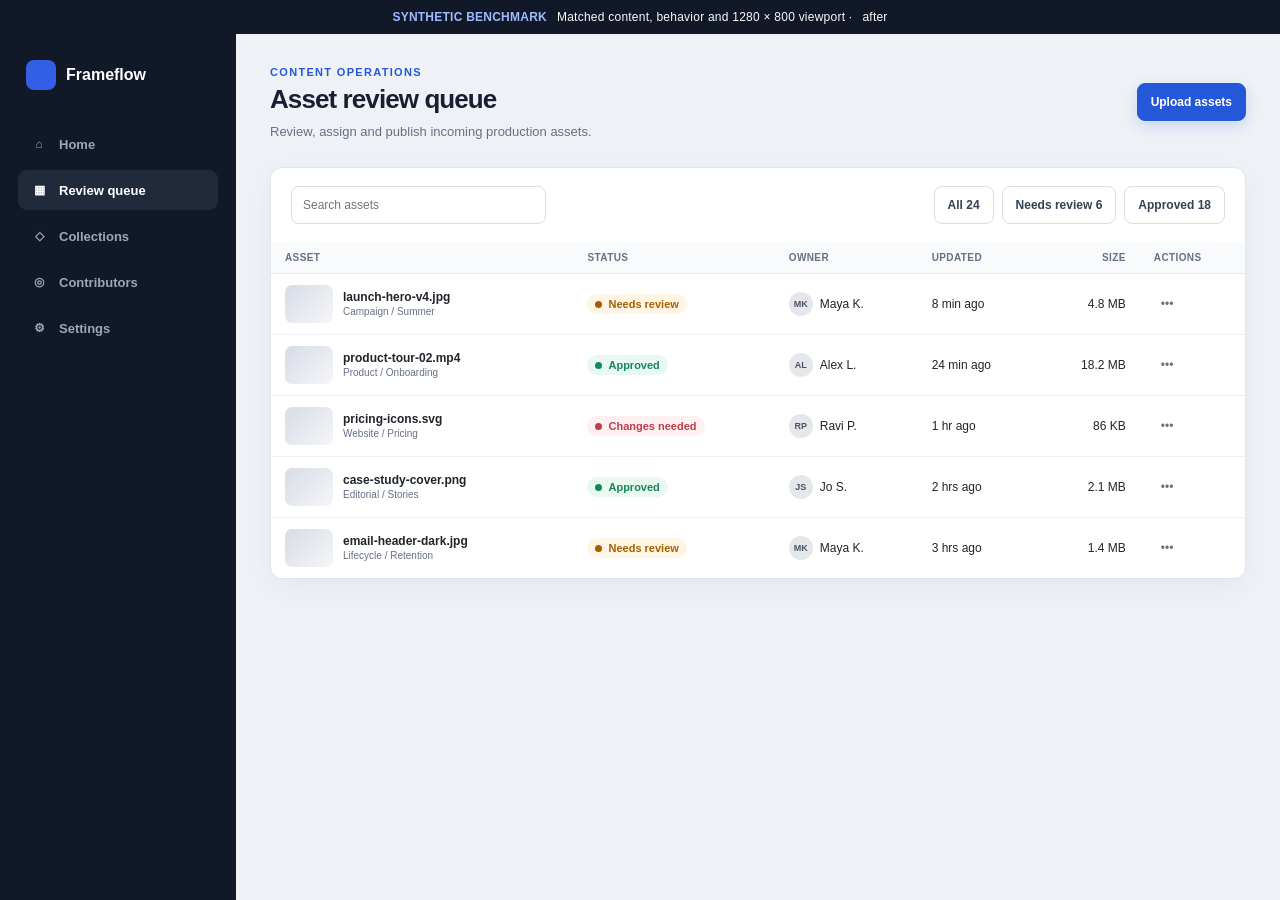
==== examples/data-table/index.html @ f7ca9bd1 "Add examples/data-table/index.html" ====
<!doctype html>
<html lang="en" data-variant="after">
<head><meta charset="utf-8"><meta name="viewport" content="width=device-width,initial-scale=1"><title>Asset Review Queue — Functional → Refined benchmark</title><script>document.documentElement.dataset.variant=new URLSearchParams(location.search).get('variant')==='before'?'before':'after'</script><link rel="stylesheet" href="../assets/demo.css"></head>
<body>
  <div class="benchmark-note"><strong>Synthetic benchmark</strong> Matched content, behavior and 1280 × 800 viewport · <span data-variant-label>after</span></div>
  <div class="demo-shell">
    <aside class="sidebar"><div class="brand"><span class="brand-mark">F</span> Frameflow</div><nav class="nav" aria-label="Primary"><a href="#"><span class="nav-icon">⌂</span> Home</a><a class="active" href="#"><span class="nav-icon">▦</span> Review queue</a><a href="#"><span class="nav-icon">◇</span> Collections</a><a href="#"><span class="nav-icon">◎</span> Contributors</a><a href="#"><span class="nav-icon">⚙</span> Settings</a></nav></aside>
    <main class="main">
      <header class="topbar"><div class="page-heading"><span class="eyebrow">Content operations</span><h1>Asset review queue</h1><p class="page-copy">Review, assign and publish incoming production assets.</p></div><div class="actions"><button class="button primary" data-action data-message="Upload flow opened">Upload assets</button></div></header>
      <section class="panel table-panel">
        <div class="table-toolbar"><div class="search"><input type="search" data-table-search placeholder="Search assets" aria-label="Search assets"></div><div class="filters"><button class="active" data-tab>All 24</button><button data-tab>Needs review 6</button><button data-tab>Approved 18</button></div></div>
        <div class="table-wrap"><table><thead><tr><th>Asset</th><th>Status</th><th>Owner</th><th>Updated</th><th class="numeric">Size</th><th><span class="sr-only">Actions</span></th></tr></thead><tbody>
          <tr><td><div class="asset"><span class="thumb"></span><span><strong>launch-hero-v4.jpg</strong><small>Campaign / Summer</small></span></div></td><td><span class="status warning">Needs review</span></td><td><span class="owner"><span class="avatar">MK</span>Maya K.</span></td><td>8 min ago</td><td class="numeric">4.8 MB</td><td><button class="row-action" data-action data-message="Asset menu opened">•••</button></td></tr>
          <tr><td><div class="asset"><span class="thumb"></span><span><strong>product-tour-02.mp4</strong><small>Product / Onboarding</small></span></div></td><td><span class="status success">Approved</span></td><td><span class="owner"><span class="avatar">AL</span>Alex L.</span></td><td>24 min ago</td><td class="numeric">18.2 MB</td><td><button class="row-action" data-action data-message="Asset menu opened">•••</button></td></tr>
          <tr><td><div class="asset"><span class="thumb"></span><span><strong>pricing-icons.svg</strong><small>Website / Pricing</small></span></div></td><td><span class="status danger">Changes needed</span></td><td><span class="owner"><span class="avatar">RP</span>Ravi P.</span></td><td>1 hr ago</td><td class="numeric">86 KB</td><td><button class="row-action" data-action data-message="Asset menu opened">•••</button></td></tr>
          <tr><td><div class="asset"><span class="thumb"></span><span><strong>case-study-cover.png</strong><small>Editorial / Stories</small></span></div></td><td><span class="status success">Approved</span></td><td><span class="owner"><span class="avatar">JS</span>Jo S.</span></td><td>2 hrs ago</td><td class="numeric">2.1 MB</td><td><button class="row-action" data-action data-message="Asset menu opened">•••</button></td></tr>
          <tr><td><div class="asset"><span class="thumb"></span><span><strong>email-header-dark.jpg</strong><small>Lifecycle / Retention</small></span></div></td><td><span class="status warning">Needs review</span></td><td><span class="owner"><span class="avatar">MK</span>Maya K.</span></td><td>3 hrs ago</td><td class="numeric">1.4 MB</td><td><button class="row-action" data-action data-message="Asset menu opened">•••</button></td></tr>
        </tbody></table></div>
      </section>
    </main>
  </div><div class="toast" role="status" aria-live="polite"></div><script src="../assets/demo.js"></script>
</body></html>
---- examples/assets/demo.css ----
:root {
  color-scheme: light;
  font-family: Inter, ui-sans-serif, -apple-system, BlinkMacSystemFont, "Segoe UI", sans-serif;
  background: #e9ecef;
  color: #20242b;
  --ink: #172033;
  --muted: #667085;
  --line: #d8dde6;
  --panel: #ffffff;
  --brand: #2558d9;
  --success: #16865c;
  --warning: #a65f00;
  --danger: #bf3d4b;
}

* { box-sizing: border-box; }
html, body { min-width: 320px; min-height: 100%; margin: 0; }
button, input, select { font: inherit; }
button, a, input, select { -webkit-tap-highlight-color: transparent; }
button { cursor: pointer; }

.benchmark-note {
  align-items: center;
  background: #111827;
  color: #f8fafc;
  display: flex;
  font-size: 12px;
  gap: 10px;
  justify-content: center;
  letter-spacing: .02em;
  min-height: 34px;
  padding: 7px 16px;
  text-align: center;
}
.benchmark-note strong { color: #9fbaff; text-transform: uppercase; }

.demo-shell { min-height: calc(100vh - 34px); }
.sidebar { color: #fff; }
.brand { display: flex; align-items: center; gap: 10px; font-weight: 780; }
.brand-mark { display: grid; place-items: center; width: 30px; height: 30px; border-radius: 8px; background: currentColor; }
.brand-mark svg { width: 17px; color: #fff; }
.nav { display: grid; gap: 6px; }
.nav a { color: inherit; text-decoration: none; }
.nav-icon { display: inline-grid; place-items: center; width: 20px; height: 20px; font-size: 12px; }
.main { min-width: 0; }
.topbar { align-items: center; display: flex; justify-content: space-between; }
.eyebrow { color: var(--brand); font-size: 11px; font-weight: 800; letter-spacing: .12em; text-transform: uppercase; }
h1, h2, h3, p { margin-top: 0; }
.page-copy { color: var(--muted); }
.actions, .segmented, .filters { display: flex; align-items: center; gap: 8px; flex-wrap: wrap; }
.button, .segmented button, .filters button {
  align-items: center;
  border: 1px solid var(--line);
  display: inline-flex;
  justify-content: center;
  text-decoration: none;
}
.button.primary { background: var(--brand); border-color: var(--brand); color: #fff; }
.panel { background: var(--panel); border: 1px solid var(--line); }
.muted { color: var(--muted); }
.status { align-items: center; display: inline-flex; font-weight: 700; white-space: nowrap; }
.status::before { background: currentColor; border-radius: 50%; content: ""; flex: 0 0 auto; }
.status.success { color: var(--success); }
.status.warning { color: var(--warning); }
.status.danger { color: var(--danger); }
.metric-value { color: var(--ink); font-weight: 760; }
.metric-label { color: var(--muted); }
.toast {
  background: #111827;
  border-radius: 10px;
  bottom: 20px;
  color: #fff;
  font-size: 13px;
  left: 50%;
  opacity: 0;
  padding: 10px 14px;
  pointer-events: none;
  position: fixed;
  transform: translate(-50%, 12px);
  transition: .18s ease;
  z-index: 20;
}
.toast.visible { opacity: 1; transform: translate(-50%, 0); }

/* Deliberately generic baseline: functional, but visually noisy and weakly prioritized. */
html[data-variant="before"] body { background: #f1f1f1; color: #333; font-family: Arial, sans-serif; }
html[data-variant="before"] .benchmark-note strong { color: #ffd166; }
html[data-variant="before"] .demo-shell { display: grid; grid-template-columns: 205px 1fr; }
html[data-variant="before"] .sidebar { background: #3e3e45; padding: 18px 12px; }
html[data-variant="before"] .brand { border-bottom: 1px solid #666; font-size: 16px; margin-bottom: 22px; padding: 0 8px 17px; }
html[data-variant="before"] .brand-mark { background: #7868e6; border-radius: 3px; }
html[data-variant="before"] .nav a { border-radius: 2px; color: #e4e4e4; font-size: 13px; padding: 9px 8px; }
html[data-variant="before"] .nav a.active { background: #56565e; color: #fff; }
html[data-variant="before"] .main { padding: 18px; }
html[data-variant="before"] .topbar { border-bottom: 1px solid #ccc; margin-bottom: 18px; padding-bottom: 12px; }
html[data-variant="before"] .page-heading h1 { font-size: 22px; font-weight: 600; margin-bottom: 6px; }
html[data-variant="before"] .page-copy { color: #666; font-size: 13px; }
html[data-variant="before"] .eyebrow { color: #666; }
html[data-variant="before"] .button,
html[data-variant="before"] .segmented button,
html[data-variant="before"] .filters button { background: #f4f4f4; border-color: #bdbdbd; border-radius: 3px; color: #333; font-size: 12px; min-height: 32px; padding: 6px 10px; }
html[data-variant="before"] .button.primary { background: #7967e8; border-color: #6653d2; color: #fff; }
html[data-variant="before"] .panel { border-color: #c9c9c9; border-radius: 3px; box-shadow: 0 1px 2px rgba(0,0,0,.08); }
html[data-variant="before"] .status { background: #eee; border: 1px solid #ccc; border-radius: 2px; color: #555; font-size: 11px; gap: 5px; padding: 2px 5px; }
html[data-variant="before"] .status::before { width: 6px; height: 6px; }

/* Refined state: clearer hierarchy, quieter geometry, semantic color, stronger rhythm. */
html[data-variant="after"] body { background: #eef1f6; }
html[data-variant="after"] .demo-shell { display: grid; grid-template-columns: 236px 1fr; }
html[data-variant="after"] .sidebar { background: #111827; padding: 26px 18px; }
html[data-variant="after"] .brand { font-size: 16px; margin-bottom: 34px; padding: 0 8px; }
html[data-variant="after"] .brand-mark { color: #315fe5; }
html[data-variant="after"] .brand-mark svg { color: #fff; }
html[data-variant="after"] .nav a { align-items: center; border-radius: 9px; color: #9ca7b8; display: flex; font-size: 13px; font-weight: 620; gap: 10px; padding: 10px 11px; }
html[data-variant="after"] .nav a.active { background: #202a3b; color: #fff; }
html[data-variant="after"] .main { padding: 28px 34px 36px; }
html[data-variant="after"] .topbar { margin-bottom: 26px; }
html[data-variant="after"] .page-heading h1 { color: var(--ink); font-size: 26px; letter-spacing: -.035em; line-height: 1.15; margin: 5px 0 7px; }
html[data-variant="after"] .page-copy { font-size: 13px; line-height: 1.5; margin-bottom: 0; }
html[data-variant="after"] .button,
html[data-variant="after"] .segmented button,
html[data-variant="after"] .filters button { background: #fff; border-radius: 8px; color: #344054; font-size: 12px; font-weight: 680; min-height: 38px; padding: 8px 13px; }
html[data-variant="after"] .button.primary { background: var(--brand); border-color: var(--brand); box-shadow: 0 5px 14px rgba(37,88,217,.18); color: #fff; }
html[data-variant="after"] .button:focus-visible,
html[data-variant="after"] input:focus-visible,
html[data-variant="after"] select:focus-visible,
html[data-variant="after"] button:focus-visible { outline: 3px solid rgba(37,88,217,.28); outline-offset: 2px; }
html[data-variant="after"] .panel { border-color: #e0e5ee; border-radius: 12px; box-shadow: 0 8px 28px rgba(25,39,66,.045); }
html[data-variant="after"] .status { border-radius: 999px; font-size: 11px; gap: 6px; padding: 4px 8px; }
html[data-variant="after"] .status::before { width: 7px; height: 7px; }
html[data-variant="after"] .status.success { background: #eaf8f2; }
html[data-variant="after"] .status.warning { background: #fff5e5; }
html[data-variant="after"] .status.danger { background: #fff0f1; }

/* Dashboard */
.metrics { display: grid; grid-template-columns: repeat(3, minmax(0, 1fr)); gap: 12px; }
.metric { min-width: 0; }
.dashboard-grid { display: grid; grid-template-columns: minmax(0, 1.7fr) minmax(260px, .8fr); gap: 14px; margin-top: 14px; }
.panel-title { align-items: flex-start; display: flex; justify-content: space-between; gap: 16px; }
.chart { align-items: end; display: flex; gap: 12px; height: 190px; }
.bar { background: #cdd5e3; border-radius: 5px 5px 0 0; flex: 1; min-width: 12px; position: relative; }
.bar span { bottom: -24px; color: var(--muted); font-size: 10px; left: 50%; position: absolute; transform: translateX(-50%); }
.bar.highlight { background: var(--brand); }
.deployments { display: grid; }
.deployment { align-items: center; display: grid; grid-template-columns: 1fr auto; gap: 12px; }
.deployment strong { display: block; }
.deployment small { color: var(--muted); }
html[data-variant="before"] .metric { padding: 12px; }
html[data-variant="before"] .metric-value { font-size: 24px; margin: 8px 0 2px; }
html[data-variant="before"] .metric-label { font-size: 12px; }
html[data-variant="before"] .dashboard-grid .panel { padding: 14px; }
html[data-variant="before"] .panel-title h2 { font-size: 15px; margin-bottom: 16px; }
html[data-variant="before"] .bar { border-radius: 0; }
html[data-variant="before"] .deployment { border-top: 1px solid #ccc; font-size: 12px; padding: 10px 0; }
html[data-variant="after"] .metric { padding: 18px 20px; }
html[data-variant="after"] .metric-value { font-size: 30px; letter-spacing: -.04em; margin: 10px 0 4px; }
html[data-variant="after"] .metric-label { font-size: 12px; }
html[data-variant="after"] .dashboard-grid .panel { padding: 21px; }
html[data-variant="after"] .panel-title h2 { color: var(--ink); font-size: 15px; letter-spacing: -.015em; margin-bottom: 21px; }
html[data-variant="after"] .chart { border-bottom: 1px solid #e8ecf2; gap: 15px; }
html[data-variant="after"] .deployment { border-top: 1px solid #edf0f4; font-size: 12px; padding: 13px 0; }

/* Settings */
.settings-layout { display: grid; grid-template-columns: 180px minmax(0, 670px); gap: 18px; align-items: start; }
.settings-tabs { display: grid; gap: 5px; }
.settings-tabs button { border: 0; text-align: left; }
.form-section + .form-section { border-top: 1px solid var(--line); }
.form-section h2 { color: var(--ink); }
.form-section > p { color: var(--muted); }
.field { display: grid; gap: 6px; }
.field-row { display: grid; grid-template-columns: repeat(2, minmax(0, 1fr)); }
.field label { color: var(--ink); font-weight: 680; }
.field input, .field select { background: #fff; border: 1px solid var(--line); color: var(--ink); width: 100%; }
.help { color: var(--muted); }
.switch-row { align-items: center; display: flex; justify-content: space-between; gap: 22px; }
.switch { appearance: none; background: #c7ced9; border: 0; border-radius: 999px; height: 22px; padding: 2px; position: relative; width: 40px; }
.switch::after { background: #fff; border-radius: 50%; box-shadow: 0 1px 3px rgba(0,0,0,.18); content: ""; display: block; height: 18px; transition: transform .18s; width: 18px; }
.switch:checked { background: var(--brand); }
.switch:checked::after { transform: translateX(18px); }
.form-actions { align-items: center; display: flex; justify-content: flex-end; }
html[data-variant="before"] .settings-layout { grid-template-columns: 145px minmax(0, 740px); }
html[data-variant="before"] .settings-tabs { border: 1px solid #c9c9c9; border-radius: 3px; padding: 5px; }
html[data-variant="before"] .settings-tabs button { background: transparent; border-radius: 2px; color: #555; font-size: 12px; padding: 8px; }
html[data-variant="before"] .settings-tabs button.active { background: #ddd; color: #222; }
html[data-variant="before"] .settings-form { padding: 14px; }
html[data-variant="before"] .form-section { padding: 12px 0 16px; }
html[data-variant="before"] .form-section:first-child { padding-top: 0; }
html[data-variant="before"] .form-section h2 { font-size: 15px; margin-bottom: 4px; }
html[data-variant="before"] .form-section > p { font-size: 12px; margin-bottom: 14px; }
html[data-variant="before"] .field-row { gap: 10px; }
html[data-variant="before"] .field { margin-bottom: 10px; }
html[data-variant="before"] .field label { font-size: 12px; }
html[data-variant="before"] .field input, html[data-variant="before"] .field select { border-color: #aaa; border-radius: 2px; font-size: 12px; min-height: 32px; padding: 6px 8px; }
html[data-variant="before"] .help { font-size: 10px; }
html[data-variant="before"] .switch-row { border: 1px solid #ccc; margin-top: 8px; padding: 8px; }
html[data-variant="before"] .switch-row strong { font-size: 12px; }
html[data-variant="before"] .switch-row p { font-size: 10px; margin: 2px 0 0; }
html[data-variant="after"] .settings-tabs button { background: transparent; border-radius: 8px; color: #667085; font-size: 12px; font-weight: 650; padding: 10px 12px; }
html[data-variant="after"] .settings-tabs button.active { background: #e6ecfb; color: #22469f; }
html[data-variant="after"] .settings-form { padding: 19px 24px; }
html[data-variant="after"] .form-section { padding: 12px 0; }
html[data-variant="after"] .form-section:first-child { padding-top: 0; }
html[data-variant="after"] .form-section h2 { font-size: 16px; letter-spacing: -.015em; margin-bottom: 5px; }
html[data-variant="after"] .form-section > p { font-size: 12px; line-height: 1.4; margin-bottom: 12px; }
html[data-variant="after"] .field-row { gap: 16px; }
html[data-variant="after"] .field { margin-bottom: 10px; }
html[data-variant="after"] .field label { font-size: 12px; }
html[data-variant="after"] .field input, html[data-variant="after"] .field select { border-radius: 8px; font-size: 13px; min-height: 38px; padding: 7px 11px; }
html[data-variant="after"] .help { font-size: 11px; }
html[data-variant="after"] .switch-row { border-radius: 9px; padding: 8px 12px; }
html[data-variant="after"] .switch-row + .switch-row { border-top: 1px solid #edf0f4; }
html[data-variant="after"] .switch-row strong { font-size: 12px; }
html[data-variant="after"] .switch-row p { font-size: 11px; margin: 3px 0 0; }
html[data-variant="after"] .form-actions { border-top: 1px solid #edf0f4; padding-top: 12px; }

/* Data table */
.table-toolbar { align-items: center; display: flex; justify-content: space-between; gap: 12px; }
.search { position: relative; }
.search input { background: #fff; border: 1px solid var(--line); width: 100%; }
.table-wrap { overflow-x: auto; }
table { border-collapse: collapse; width: 100%; }
th { text-align: left; white-space: nowrap; }
td { vertical-align: middle; }
.asset { align-items: center; display: flex; gap: 10px; min-width: 190px; }
.thumb { background: linear-gradient(135deg, #d7dce6, #f5f6f8); flex: 0 0 auto; }
.asset strong { display: block; }
.asset small { color: var(--muted); }
.owner { align-items: center; display: flex; gap: 7px; }
.avatar { align-items: center; background: #e5e7eb; border-radius: 50%; color: #475467; display: inline-flex; font-size: 9px; font-weight: 800; justify-content: center; }
.numeric { font-variant-numeric: tabular-nums; text-align: right; }
.row-action { background: transparent; border: 0; }
html[data-variant="before"] .table-panel { padding: 12px; }
html[data-variant="before"] .table-toolbar { border-bottom: 1px solid #ccc; padding-bottom: 10px; }
html[data-variant="before"] .search { width: 180px; }
html[data-variant="before"] .search input { border-color: #aaa; border-radius: 2px; font-size: 11px; min-height: 30px; padding: 5px 7px; }
html[data-variant="before"] table { font-size: 11px; }
html[data-variant="before"] th { background: #e5e5e5; border: 1px solid #bbb; color: #444; font-size: 10px; padding: 7px 6px; text-transform: uppercase; }
html[data-variant="before"] td { border: 1px solid #ccc; padding: 6px; }
html[data-variant="before"] .thumb { border: 1px solid #aaa; border-radius: 2px; height: 30px; width: 38px; }
html[data-variant="before"] .avatar { height: 20px; width: 20px; }
html[data-variant="before"] .row-action { color: #555; padding: 3px; }
html[data-variant="after"] .table-panel { overflow: hidden; }
html[data-variant="after"] .table-toolbar { padding: 18px 20px; }
html[data-variant="after"] .search { width: 255px; }
html[data-variant="after"] .search input { border-radius: 8px; font-size: 12px; min-height: 38px; padding: 8px 11px; }
html[data-variant="after"] table { font-size: 12px; }
html[data-variant="after"] th { background: #f8fafc; border-bottom: 1px solid #e5e9f0; color: #667085; font-size: 10px; letter-spacing: .04em; padding: 10px 14px; text-transform: uppercase; }
html[data-variant="after"] td { border-bottom: 1px solid #edf0f4; padding: 11px 14px; }
html[data-variant="after"] tbody tr:last-child td { border-bottom: 0; }
html[data-variant="after"] tbody tr:hover { background: #f9fbff; }
html[data-variant="after"] .thumb { border-radius: 7px; height: 38px; width: 48px; }
html[data-variant="after"] .avatar { height: 24px; width: 24px; }
html[data-variant="after"] .row-action { border-radius: 6px; color: #667085; padding: 7px; }

@media (max-width: 760px) {
  html[data-variant] .demo-shell { display: block; }
  html[data-variant] .sidebar { padding: 13px 15px; }
  html[data-variant] .brand { margin: 0; padding: 0; }
  .nav { display: none; }
  html[data-variant] .main { padding: 18px 14px 28px; }
  .topbar { align-items: flex-start; gap: 14px; }
  .topbar .actions { justify-content: flex-end; }
  .metrics { grid-template-columns: 1fr; }
  .dashboard-grid { grid-template-columns: 1fr; }
  .settings-layout { grid-template-columns: 1fr; }
  .settings-tabs { display: flex; overflow-x: auto; }
  .field-row { grid-template-columns: 1fr; }
  .table-toolbar { align-items: stretch; flex-direction: column; }
  html[data-variant] .search { width: 100%; }
}
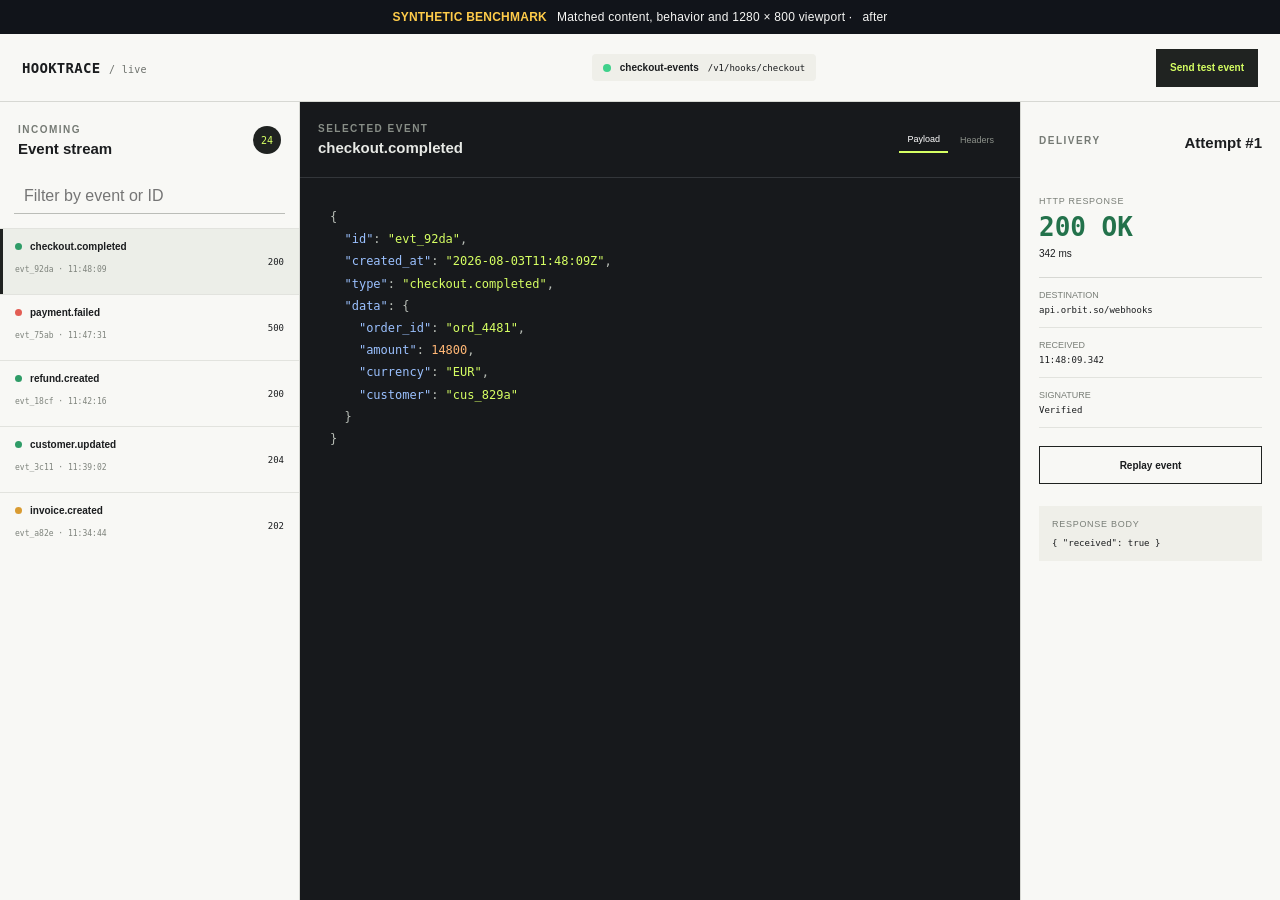
==== commit 98d6f184: "Strengthen specificity checks and diversify benchmarks" ====
--- a/examples/data-table/index.html
+++ b/examples/data-table/index.html
@@ -1,22 +1,31 @@
 <!doctype html>
 <html lang="en" data-variant="after">
-<head><meta charset="utf-8"><meta name="viewport" content="width=device-width,initial-scale=1"><title>Asset Review Queue — Functional → Refined benchmark</title><script>document.documentElement.dataset.variant=new URLSearchParams(location.search).get('variant')==='before'?'before':'after'</script><link rel="stylesheet" href="../assets/demo.css"></head>
-<body>
+<head><meta charset="utf-8"><meta name="viewport" content="width=device-width,initial-scale=1"><title>Webhook Inspector — Functional → Refined benchmark</title><script>document.documentElement.dataset.variant=new URLSearchParams(location.search).get('variant')==='before'?'before':'after'</script><link rel="stylesheet" href="../assets/demo.css"></head>
+<body class="benchmark benchmark--trace">
   <div class="benchmark-note"><strong>Synthetic benchmark</strong> Matched content, behavior and 1280 × 800 viewport · <span data-variant-label>after</span></div>
-  <div class="demo-shell">
-    <aside class="sidebar"><div class="brand"><span class="brand-mark">F</span> Frameflow</div><nav class="nav" aria-label="Primary"><a href="#"><span class="nav-icon">⌂</span> Home</a><a class="active" href="#"><span class="nav-icon">▦</span> Review queue</a><a href="#"><span class="nav-icon">◇</span> Collections</a><a href="#"><span class="nav-icon">◎</span> Contributors</a><a href="#"><span class="nav-icon">⚙</span> Settings</a></nav></aside>
-    <main class="main">
-      <header class="topbar"><div class="page-heading"><span class="eyebrow">Content operations</span><h1>Asset review queue</h1><p class="page-copy">Review, assign and publish incoming production assets.</p></div><div class="actions"><button class="button primary" data-action data-message="Upload flow opened">Upload assets</button></div></header>
-      <section class="panel table-panel">
-        <div class="table-toolbar"><div class="search"><input type="search" data-table-search placeholder="Search assets" aria-label="Search assets"></div><div class="filters"><button class="active" data-tab>All 24</button><button data-tab>Needs review 6</button><button data-tab>Approved 18</button></div></div>
-        <div class="table-wrap"><table><thead><tr><th>Asset</th><th>Status</th><th>Owner</th><th>Updated</th><th class="numeric">Size</th><th><span class="sr-only">Actions</span></th></tr></thead><tbody>
-          <tr><td><div class="asset"><span class="thumb"></span><span><strong>launch-hero-v4.jpg</strong><small>Campaign / Summer</small></span></div></td><td><span class="status warning">Needs review</span></td><td><span class="owner"><span class="avatar">MK</span>Maya K.</span></td><td>8 min ago</td><td class="numeric">4.8 MB</td><td><button class="row-action" data-action data-message="Asset menu opened">•••</button></td></tr>
-          <tr><td><div class="asset"><span class="thumb"></span><span><strong>product-tour-02.mp4</strong><small>Product / Onboarding</small></span></div></td><td><span class="status success">Approved</span></td><td><span class="owner"><span class="avatar">AL</span>Alex L.</span></td><td>24 min ago</td><td class="numeric">18.2 MB</td><td><button class="row-action" data-action data-message="Asset menu opened">•••</button></td></tr>
-          <tr><td><div class="asset"><span class="thumb"></span><span><strong>pricing-icons.svg</strong><small>Website / Pricing</small></span></div></td><td><span class="status danger">Changes needed</span></td><td><span class="owner"><span class="avatar">RP</span>Ravi P.</span></td><td>1 hr ago</td><td class="numeric">86 KB</td><td><button class="row-action" data-action data-message="Asset menu opened">•••</button></td></tr>
-          <tr><td><div class="asset"><span class="thumb"></span><span><strong>case-study-cover.png</strong><small>Editorial / Stories</small></span></div></td><td><span class="status success">Approved</span></td><td><span class="owner"><span class="avatar">JS</span>Jo S.</span></td><td>2 hrs ago</td><td class="numeric">2.1 MB</td><td><button class="row-action" data-action data-message="Asset menu opened">•••</button></td></tr>
-          <tr><td><div class="asset"><span class="thumb"></span><span><strong>email-header-dark.jpg</strong><small>Lifecycle / Retention</small></span></div></td><td><span class="status warning">Needs review</span></td><td><span class="owner"><span class="avatar">MK</span>Maya K.</span></td><td>3 hrs ago</td><td class="numeric">1.4 MB</td><td><button class="row-action" data-action data-message="Asset menu opened">•••</button></td></tr>
-        </tbody></table></div>
-      </section>
+  <div class="trace-shell">
+    <header class="trace-header"><a class="trace-brand" href="#">HOOKTRACE <span>/ live</span></a><div class="endpoint"><span class="signal"></span><b>checkout-events</b><code>/v1/hooks/checkout</code></div><button class="trace-primary" data-action data-message="Test event sent">Send test event</button></header>
+    <main class="trace-workspace">
+      <section class="event-stream" aria-label="Event stream"><header><div><span class="eyebrow">Incoming</span><h1>Event stream</h1></div><span class="stream-count">24</span></header><div class="trace-search"><input type="search" data-list-search placeholder="Filter by event or ID" aria-label="Filter events"></div><div class="event-list" role="list">
+        <button class="event active" data-search-item data-tab><span><i class="event-status ok"></i><b>checkout.completed</b></span><small>evt_92da · 11:48:09</small><em>200</em></button>
+        <button class="event" data-search-item data-tab><span><i class="event-status retry"></i><b>payment.failed</b></span><small>evt_75ab · 11:47:31</small><em>500</em></button>
+        <button class="event" data-search-item data-tab><span><i class="event-status ok"></i><b>refund.created</b></span><small>evt_18cf · 11:42:16</small><em>200</em></button>
+        <button class="event" data-search-item data-tab><span><i class="event-status ok"></i><b>customer.updated</b></span><small>evt_3c11 · 11:39:02</small><em>204</em></button>
+        <button class="event" data-search-item data-tab><span><i class="event-status pending"></i><b>invoice.created</b></span><small>evt_a82e · 11:34:44</small><em>202</em></button>
+      </div></section>
+      <section class="payload-pane" aria-label="Payload"><header><div><span class="eyebrow">Selected event</span><h2>checkout.completed</h2></div><div class="payload-tabs"><button class="active" data-tab>Payload</button><button data-tab>Headers</button></div></header><pre><code><span>{</span>
+  <span class="code-key">"id"</span>: <span class="code-string">"evt_92da"</span>,
+  <span class="code-key">"created_at"</span>: <span class="code-string">"2026-08-03T11:48:09Z"</span>,
+  <span class="code-key">"type"</span>: <span class="code-string">"checkout.completed"</span>,
+  <span class="code-key">"data"</span>: <span>{</span>
+    <span class="code-key">"order_id"</span>: <span class="code-string">"ord_4481"</span>,
+    <span class="code-key">"amount"</span>: <span class="code-number">14800</span>,
+    <span class="code-key">"currency"</span>: <span class="code-string">"EUR"</span>,
+    <span class="code-key">"customer"</span>: <span class="code-string">"cus_829a"</span>
+  <span>}</span>
+<span>}</span></code></pre></section>
+      <aside class="delivery-pane"><header><span class="eyebrow">Delivery</span><h2>Attempt #1</h2></header><div class="delivery-result"><span>HTTP response</span><strong>200 OK</strong><small>342 ms</small></div><dl><div><dt>Destination</dt><dd>api.orbit.so/webhooks</dd></div><div><dt>Received</dt><dd>11:48:09.342</dd></div><div><dt>Signature</dt><dd>Verified</dd></div></dl><button class="replay-action" data-action data-message="Event replayed">Replay event</button><div class="delivery-log"><span>Response body</span><code>{ "received": true }</code></div></aside>
     </main>
-  </div><div class="toast" role="status" aria-live="polite"></div><script src="../assets/demo.js"></script>
+  </div>
+  <div class="toast" role="status" aria-live="polite"></div><script src="../assets/demo.js"></script>
 </body></html>
--- a/examples/assets/demo.css
+++ b/examples/assets/demo.css
@@ -1,270 +1,301 @@
-:root {
-  color-scheme: light;
-  font-family: Inter, ui-sans-serif, -apple-system, BlinkMacSystemFont, "Segoe UI", sans-serif;
-  background: #e9ecef;
-  color: #20242b;
-  --ink: #172033;
-  --muted: #667085;
-  --line: #d8dde6;
-  --panel: #ffffff;
-  --brand: #2558d9;
-  --success: #16865c;
-  --warning: #a65f00;
-  --danger: #bf3d4b;
-}
-
+:root { color-scheme: light; font-family: Inter, ui-sans-serif, -apple-system, BlinkMacSystemFont, "Segoe UI", sans-serif; }
 * { box-sizing: border-box; }
 html, body { min-width: 320px; min-height: 100%; margin: 0; }
-button, input, select { font: inherit; }
+body { overflow-x: hidden; }
+button, input, select { color: inherit; font: inherit; }
 button, a, input, select { -webkit-tap-highlight-color: transparent; }
-button { cursor: pointer; }
-
-.benchmark-note {
-  align-items: center;
-  background: #111827;
-  color: #f8fafc;
-  display: flex;
-  font-size: 12px;
-  gap: 10px;
-  justify-content: center;
-  letter-spacing: .02em;
-  min-height: 34px;
-  padding: 7px 16px;
-  text-align: center;
+button, a { cursor: pointer; }
+a { color: inherit; text-decoration: none; }
+h1, h2, p, ol, dl, dd { margin: 0; }
+.benchmark-note { align-items: center; background: #11141a; color: #f7f7f5; display: flex; font-size: 12px; gap: 10px; justify-content: center; letter-spacing: .02em; min-height: 34px; padding: 7px 16px; text-align: center; }
+.benchmark-note strong { color: #ffcc4a; text-transform: uppercase; }
+.eyebrow { display: block; font-size: 10px; font-weight: 800; letter-spacing: .15em; text-transform: uppercase; }
+.signal { background: #3fd18b; border-radius: 50%; display: inline-block; height: 8px; width: 8px; }
+.toast { background: #101216; border: 1px solid rgba(255,255,255,.14); border-radius: 7px; bottom: 20px; color: #fff; font-size: 13px; left: 50%; opacity: 0; padding: 10px 14px; pointer-events: none; position: fixed; transform: translate(-50%, 12px); transition: .18s ease; z-index: 50; }
+.toast.visible { opacity: 1; transform: translate(-50%, 0); }
+button:focus-visible, input:focus-visible, select:focus-visible, a:focus-visible { outline: 3px solid #5b8cff; outline-offset: 2px; }
+
+/* Release control: time-oriented operational surface with horizontal navigation. */
+.benchmark--ops { background: #e6e7e8; color: #272a2e; }
+.ops-shell { min-height: calc(100vh - 34px); }
+.ops-header { align-items: center; display: grid; grid-template-columns: 220px 1fr auto; min-height: 70px; padding: 0 24px; }
+.ops-brand { align-items: baseline; display: flex; font-size: 10px; font-weight: 800; gap: 8px; letter-spacing: .18em; }
+.ops-wordmark { font-size: 17px; letter-spacing: -.02em; }
+.ops-nav { display: flex; gap: 26px; justify-content: center; }
+.ops-nav a { font-size: 12px; }
+.ops-environment { align-items: center; display: flex; gap: 9px; }
+.ops-environment span:last-child { display: grid; gap: 2px; }
+.ops-environment b { font-size: 11px; }
+.ops-environment small { font-size: 9px; opacity: .62; }
+.ops-main { display: grid; grid-template-columns: minmax(0, 1fr) 280px; grid-template-rows: auto 1fr; }
+.ops-summary { align-items: end; display: grid; grid-column: 1 / -1; grid-template-columns: minmax(300px, 1fr) auto auto; gap: 28px; padding: 28px 32px; }
+.ops-summary h1 { font-size: 32px; letter-spacing: -.045em; line-height: 1.05; margin: 7px 0 8px; }
+.ops-summary p { font-size: 12px; line-height: 1.5; max-width: 540px; }
+.ops-kpis { display: flex; gap: 26px; }
+.ops-kpis div { display: grid; gap: 4px; }
+.ops-kpis strong { font-size: 20px; font-variant-numeric: tabular-nums; }
+.ops-kpis span { font-size: 9px; letter-spacing: .07em; text-transform: uppercase; }
+.ops-primary { border: 0; min-height: 42px; padding: 0 18px; }
+.ops-board { min-width: 0; overflow-x: auto; padding: 0 0 32px 32px; }
+.ops-board-head { align-items: end; display: flex; justify-content: space-between; padding: 18px 0; }
+.ops-board-head h2, .ops-feed h2 { font-size: 14px; }
+.ops-board-head p { font-size: 10px; margin-top: 4px; }
+.ops-legend { display: flex; font-size: 9px; gap: 12px; }
+.ops-legend span { align-items: center; display: flex; gap: 5px; }
+.stage-dot { border-radius: 50%; display: inline-block; height: 6px; width: 6px; }
+.release-grid { min-width: 700px; }
+.release-row { display: grid; grid-template-columns: 1.3fr repeat(4, minmax(96px, 1fr)); min-height: 62px; }
+.release-row > span { align-items: center; display: flex; min-width: 0; padding: 10px 12px; }
+.release-row--head { font-size: 9px; letter-spacing: .1em; min-height: 34px; text-transform: uppercase; }
+.service { display: grid !important; gap: 3px; }
+.service b { font-size: 12px; }
+.service small { font-family: ui-monospace, SFMono-Regular, Menlo, monospace; font-size: 9px; }
+.stage { font-size: 10px; }
+.ops-feed { min-width: 0; padding: 0 24px 32px; }
+.ops-feed-head { align-items: center; display: flex; justify-content: space-between; padding: 18px 0; }
+.ops-feed-head button { background: transparent; border: 0; font-size: 9px; text-transform: uppercase; }
+.ops-feed ol { list-style: none; padding: 0; }
+.ops-feed li { display: grid; font-size: 10px; gap: 10px; grid-template-columns: 38px 1fr; line-height: 1.45; padding: 11px 0; }
+.ops-feed time { font-family: ui-monospace, SFMono-Regular, Menlo, monospace; }
+
+html[data-variant="before"] .benchmark--ops .ops-header { background: #164a7e; color: white; }
+html[data-variant="before"] .benchmark--ops .ops-nav a { border-bottom: 3px solid transparent; padding: 26px 2px 22px; }
+html[data-variant="before"] .benchmark--ops .ops-nav .active { border-color: #fff; }
+html[data-variant="before"] .benchmark--ops .ops-main { background: #ededed; }
+html[data-variant="before"] .benchmark--ops .ops-summary { border-bottom: 1px solid #aaa; }
+html[data-variant="before"] .benchmark--ops .eyebrow { color: #666; }
+html[data-variant="before"] .benchmark--ops .ops-summary p, html[data-variant="before"] .benchmark--ops .ops-board-head p { color: #666; }
+html[data-variant="before"] .benchmark--ops .ops-kpis div { border-left: 1px solid #aaa; padding-left: 12px; }
+html[data-variant="before"] .benchmark--ops .ops-primary { background: #3478b9; border: 1px solid #1c568c; color: white; }
+html[data-variant="before"] .benchmark--ops .ops-board { padding-right: 16px; }
+html[data-variant="before"] .benchmark--ops .ops-board-head { padding-left: 12px; }
+html[data-variant="before"] .benchmark--ops .release-grid { background: #fff; border: 1px solid #aaa; }
+html[data-variant="before"] .benchmark--ops .release-row > span { border-right: 1px solid #bbb; border-top: 1px solid #bbb; }
+html[data-variant="before"] .benchmark--ops .release-row--head > span { background: #d4d6d8; border-top: 0; font-weight: 700; }
+html[data-variant="before"] .benchmark--ops .stage { color: #555; }
+html[data-variant="before"] .benchmark--ops .ops-feed { border-left: 1px solid #aaa; }
+html[data-variant="before"] .benchmark--ops .ops-feed li { border-top: 1px solid #bbb; }
+
+html[data-variant="after"] .benchmark--ops { background: #0c0e10; color: #f1f0ea; }
+html[data-variant="after"] .benchmark--ops .ops-header { border-bottom: 1px solid #303236; }
+html[data-variant="after"] .benchmark--ops .ops-wordmark { color: #ffd84c; }
+html[data-variant="after"] .benchmark--ops .ops-nav a { color: #777c82; padding: 27px 0 24px; }
+html[data-variant="after"] .benchmark--ops .ops-nav .active { border-bottom: 2px solid #ffd84c; color: #fff; }
+html[data-variant="after"] .benchmark--ops .eyebrow { color: #ffd84c; }
+html[data-variant="after"] .benchmark--ops .ops-summary { border-bottom: 1px solid #303236; }
+html[data-variant="after"] .benchmark--ops .ops-summary p, html[data-variant="after"] .benchmark--ops .ops-board-head p { color: #8c9197; }
+html[data-variant="after"] .benchmark--ops .ops-kpis div { border-left: 1px solid #34363a; padding-left: 16px; }
+html[data-variant="after"] .benchmark--ops .ops-kpis span { color: #777c82; }
+html[data-variant="after"] .benchmark--ops .ops-primary { background: #ffd84c; color: #171717; font-size: 11px; font-weight: 800; letter-spacing: .04em; }
+html[data-variant="after"] .benchmark--ops .ops-board { overflow-x: auto; padding-right: 24px; }
+html[data-variant="after"] .benchmark--ops .release-row { border-top: 1px solid #292b2e; }
+html[data-variant="after"] .benchmark--ops .release-row--head { border-top: 0; color: #686d73; }
+html[data-variant="after"] .benchmark--ops .release-row:not(.release-row--head):hover { background: #141619; }
+html[data-variant="after"] .benchmark--ops .service small { color: #666c72; }
+html[data-variant="after"] .benchmark--ops .stage { color: #747a80; }
+html[data-variant="after"] .benchmark--ops .stage::before { background: #4c5156; border-radius: 50%; content: ""; height: 6px; margin-right: 7px; width: 6px; }
+html[data-variant="after"] .benchmark--ops .stage.done { color: #a4d8ba; }
+html[data-variant="after"] .benchmark--ops .stage.done::before, html[data-variant="after"] .benchmark--ops .stage-dot.done { background: #4cc286; }
+html[data-variant="after"] .benchmark--ops .stage.active { color: #ffdf70; }
+html[data-variant="after"] .benchmark--ops .stage.active::before, html[data-variant="after"] .benchmark--ops .stage-dot.active { background: #ffd84c; box-shadow: 0 0 0 3px rgba(255,216,76,.12); }
+html[data-variant="after"] .benchmark--ops .stage.hold { color: #ff9d88; }
+html[data-variant="after"] .benchmark--ops .stage.hold::before, html[data-variant="after"] .benchmark--ops .stage-dot.hold { background: #ff725e; }
+html[data-variant="after"] .benchmark--ops .ops-feed { border-left: 1px solid #303236; }
+html[data-variant="after"] .benchmark--ops .ops-feed li { border-top: 1px solid #292b2e; color: #a1a5aa; }
+html[data-variant="after"] .benchmark--ops .ops-feed time { color: #ffd84c; }
+
+/* Workspace setup: sequential configuration with a live output preview. */
+.benchmark--setup { background: #ededeb; color: #242823; }
+.setup-shell { margin: 0 auto; max-width: 1180px; min-height: calc(100vh - 34px); padding: 0 34px 30px; }
+.setup-mast { align-items: center; display: flex; justify-content: space-between; min-height: 78px; }
+.setup-brand { align-items: baseline; display: flex; font-weight: 800; gap: 10px; }
+.setup-brand span { font-size: 20px; letter-spacing: -.04em; }
+.setup-brand small { font-size: 10px; font-weight: 600; }
+.quiet-action, .secondary-action { background: transparent; border: 0; }
+.setup-progress { display: grid; grid-template-columns: repeat(4, 1fr); }
+.setup-progress button { align-items: center; background: transparent; border: 0; display: flex; font-size: 11px; gap: 9px; padding: 14px 4px; text-align: left; }
+.setup-progress span { font-family: ui-monospace, SFMono-Regular, Menlo, monospace; font-size: 9px; }
+.setup-main { display: grid; grid-template-columns: minmax(0, 690px) minmax(260px, 1fr); gap: 70px; padding-top: 38px; }
+.setup-form header { margin-bottom: 26px; }
+.setup-form h1 { font-size: 36px; letter-spacing: -.05em; line-height: 1.08; margin: 7px 0 10px; }
+.setup-form header p { font-size: 13px; line-height: 1.55; max-width: 560px; }
+.setup-form fieldset { border: 0; margin: 0; padding: 20px 0; }
+.setup-form legend { font-size: 13px; font-weight: 800; padding: 0; }
+.field { display: grid; gap: 6px; margin-top: 14px; }
+.field label { font-size: 11px; font-weight: 700; }
+.field input, .field select { background: #fff; border: 1px solid #b9bcb7; min-height: 42px; padding: 9px 11px; width: 100%; }
+.field-pair { display: grid; gap: 16px; grid-template-columns: 1fr 1fr; }
+.help { color: #747873; font-size: 10px; }
+.compound { align-items: center; display: flex; }
+.compound span { font-size: 12px; padding: 0 9px; }
+.compound input { min-width: 0; }
+.choice-row { align-items: center; display: flex; gap: 11px; padding: 11px 0; }
+.choice-row input { height: 17px; width: 17px; }
+.choice-row span { display: grid; gap: 3px; }
+.choice-row b { font-size: 11px; }
+.choice-row small { color: #737771; font-size: 10px; }
+.setup-actions { align-items: center; display: flex; justify-content: space-between; padding-top: 22px; }
+.setup-primary { border: 0; min-height: 44px; padding: 0 18px; }
+.setup-preview { align-self: start; padding-top: 82px; }
+.preview-label { display: block; font-size: 9px; font-weight: 800; letter-spacing: .12em; margin-bottom: 12px; text-transform: uppercase; }
+.preview-window { background: #fff; }
+.preview-bar { align-items: center; display: flex; font-size: 11px; font-weight: 700; gap: 9px; padding: 12px; }
+.preview-logo { align-items: center; display: inline-flex; height: 25px; justify-content: center; width: 25px; }
+.preview-content { padding: 20px; }
+.preview-kicker { display: block; font-size: 9px; margin-bottom: 6px; text-transform: uppercase; }
+.preview-content strong { font-size: 14px; }
+.preview-content dl { display: grid; gap: 10px; margin-top: 22px; }
+.preview-content dl div { align-items: center; display: flex; justify-content: space-between; }
+.preview-content dt, .preview-content dd { font-size: 10px; }
+.setup-preview > p { font-size: 10px; margin-top: 10px; }
+
+html[data-variant="before"] .benchmark--setup .setup-shell { background: #f4f4f4; border-left: 1px solid #bbb; border-right: 1px solid #bbb; }
+html[data-variant="before"] .benchmark--setup .setup-mast { border-bottom: 1px solid #aaa; }
+html[data-variant="before"] .benchmark--setup .quiet-action, html[data-variant="before"] .benchmark--setup .secondary-action { color: #315d8a; text-decoration: underline; }
+html[data-variant="before"] .benchmark--setup .setup-progress { border: 1px solid #bbb; }
+html[data-variant="before"] .benchmark--setup .setup-progress button { border-right: 1px solid #bbb; }
+html[data-variant="before"] .benchmark--setup .setup-progress .active { background: #dfe9f3; }
+html[data-variant="before"] .benchmark--setup .eyebrow { color: #666; }
+html[data-variant="before"] .benchmark--setup .setup-form fieldset { border-top: 1px solid #bbb; }
+html[data-variant="before"] .benchmark--setup .field input, html[data-variant="before"] .benchmark--setup .field select { border-radius: 2px; }
+html[data-variant="before"] .benchmark--setup .choice-row { border: 1px solid #bbb; margin-top: 8px; padding: 9px; }
+html[data-variant="before"] .benchmark--setup .setup-primary { background: #386fa5; color: #fff; }
+html[data-variant="before"] .benchmark--setup .preview-window { border: 1px solid #aaa; }
+html[data-variant="before"] .benchmark--setup .preview-bar { background: #d7d7d7; border-bottom: 1px solid #aaa; }
+html[data-variant="before"] .benchmark--setup .preview-logo { background: #386fa5; color: #fff; }
+
+html[data-variant="after"] .benchmark--setup { background: #f4f0e6; color: #20241f; }
+html[data-variant="after"] .benchmark--setup .setup-mast { border-bottom: 1px solid #c9c5ba; }
+html[data-variant="after"] .benchmark--setup .setup-brand small, html[data-variant="after"] .benchmark--setup .quiet-action { color: #6d716a; }
+html[data-variant="after"] .benchmark--setup .quiet-action, html[data-variant="after"] .benchmark--setup .secondary-action { font-size: 11px; font-weight: 700; }
+html[data-variant="after"] .benchmark--setup .setup-progress { border-bottom: 1px solid #c9c5ba; }
+html[data-variant="after"] .benchmark--setup .setup-progress button { color: #8a8e86; position: relative; }
+html[data-variant="after"] .benchmark--setup .setup-progress .active { color: #20241f; font-weight: 800; }
+html[data-variant="after"] .benchmark--setup .setup-progress .active::after { background: #2d5b43; bottom: -1px; content: ""; height: 3px; left: 0; position: absolute; right: 0; }
+html[data-variant="after"] .benchmark--setup .eyebrow { color: #2d6a4c; }
+html[data-variant="after"] .benchmark--setup .setup-form header p { color: #696d66; }
+html[data-variant="after"] .benchmark--setup .setup-form fieldset { border-top: 1px solid #d5d0c4; }
+html[data-variant="after"] .benchmark--setup .field input, html[data-variant="after"] .benchmark--setup .field select { border-color: #aaa99f; border-radius: 0; }
+html[data-variant="after"] .benchmark--setup .compound { background: #e8e3d8; border: 1px solid #aaa99f; }
+html[data-variant="after"] .benchmark--setup .compound input { border: 0; border-left: 1px solid #aaa99f; }
+html[data-variant="after"] .benchmark--setup .choice-row + .choice-row { border-top: 1px solid #d5d0c4; }
+html[data-variant="after"] .benchmark--setup .setup-primary { background: #2d5b43; color: #fff; font-size: 11px; font-weight: 800; }
+html[data-variant="after"] .benchmark--setup .preview-window { box-shadow: 0 18px 40px rgba(44,49,39,.12); }
+html[data-variant="after"] .benchmark--setup .preview-bar { background: #20241f; color: #fff; }
+html[data-variant="after"] .benchmark--setup .preview-logo { background: #c9f26b; color: #20241f; }
+html[data-variant="after"] .benchmark--setup .preview-kicker, html[data-variant="after"] .benchmark--setup .setup-preview > p { color: #777b73; }
+html[data-variant="after"] .benchmark--setup .preview-content dl { border-top: 1px solid #e6e4dd; padding-top: 16px; }
+
+/* Webhook inspector: three-pane developer tool centered on event payloads. */
+.benchmark--trace { background: #dcdfe3; color: #23262b; }
+.trace-shell { min-height: calc(100vh - 34px); }
+.trace-header { align-items: center; display: grid; grid-template-columns: 230px 1fr auto; min-height: 68px; padding: 0 22px; }
+.trace-brand { font-family: ui-monospace, SFMono-Regular, Menlo, monospace; font-size: 14px; font-weight: 900; letter-spacing: .02em; }
+.trace-brand span { font-size: 10px; font-weight: 500; }
+.endpoint { align-items: center; display: flex; font-size: 10px; gap: 9px; justify-self: center; }
+.endpoint code { font-size: 9px; }
+.trace-primary { border: 0; min-height: 38px; padding: 0 14px; }
+.trace-workspace { display: grid; grid-template-columns: 300px minmax(420px, 1fr) 260px; height: calc(100vh - 102px); min-height: 600px; }
+.event-stream, .payload-pane, .delivery-pane { min-width: 0; }
+.event-stream > header, .payload-pane > header, .delivery-pane > header { align-items: center; display: flex; justify-content: space-between; min-height: 76px; padding: 15px 18px; }
+.event-stream h1, .payload-pane h2, .delivery-pane h2 { font-size: 15px; margin-top: 5px; }
+.stream-count { align-items: center; display: inline-flex; font-family: ui-monospace, SFMono-Regular, Menlo, monospace; font-size: 10px; height: 28px; justify-content: center; width: 28px; }
+.trace-search { padding: 0 14px 14px; }
+.trace-search input { min-height: 36px; padding: 8px 10px; width: 100%; }
+.event-list { display: grid; }
+.event { background: transparent; border: 0; display: grid; gap: 5px; grid-template-columns: 1fr auto; min-height: 66px; padding: 12px 15px; text-align: left; }
+.event span { align-items: center; display: flex; gap: 8px; }
+.event b { font-size: 10px; }
+.event small { font-family: ui-monospace, SFMono-Regular, Menlo, monospace; font-size: 8px; }
+.event em { font-family: ui-monospace, SFMono-Regular, Menlo, monospace; font-size: 9px; font-style: normal; grid-column: 2; grid-row: 1 / span 2; place-self: center end; }
+.event-status { border-radius: 50%; display: inline-block; height: 7px; width: 7px; }
+.payload-tabs { display: flex; gap: 4px; }
+.payload-tabs button { background: transparent; border: 0; font-size: 9px; padding: 7px 8px; }
+.payload-pane pre { font-family: ui-monospace, SFMono-Regular, Menlo, monospace; font-size: 12px; line-height: 1.85; margin: 0; overflow: auto; padding: 28px 30px; white-space: pre-wrap; }
+.delivery-pane { padding: 0 18px; }
+.delivery-pane > header { padding-left: 0; padding-right: 0; }
+.delivery-result { display: grid; gap: 6px; padding: 18px 0; }
+.delivery-result span, .delivery-log span { font-size: 9px; letter-spacing: .08em; text-transform: uppercase; }
+.delivery-result strong { font-family: ui-monospace, SFMono-Regular, Menlo, monospace; font-size: 26px; }
+.delivery-result small { font-size: 10px; }
+.delivery-pane dl { display: grid; gap: 0; }
+.delivery-pane dl div { display: grid; gap: 5px; padding: 12px 0; }
+.delivery-pane dt { font-size: 9px; text-transform: uppercase; }
+.delivery-pane dd { font-family: ui-monospace, SFMono-Regular, Menlo, monospace; font-size: 9px; overflow-wrap: anywhere; }
+.replay-action { background: transparent; min-height: 38px; width: 100%; }
+.delivery-log { display: grid; gap: 9px; margin-top: 22px; }
+.delivery-log code { font-size: 9px; overflow-wrap: anywhere; }
+
+html[data-variant="before"] .benchmark--trace .trace-header { background: #f4f4f4; border-bottom: 1px solid #999; }
+html[data-variant="before"] .benchmark--trace .trace-primary { background: #4c6fa8; border: 1px solid #385783; color: #fff; }
+html[data-variant="before"] .benchmark--trace .trace-workspace { background: #f4f4f4; }
+html[data-variant="before"] .benchmark--trace .event-stream, html[data-variant="before"] .benchmark--trace .payload-pane { border-right: 1px solid #999; }
+html[data-variant="before"] .benchmark--trace .event-stream > header, html[data-variant="before"] .benchmark--trace .payload-pane > header, html[data-variant="before"] .benchmark--trace .delivery-pane > header { background: #ddd; border-bottom: 1px solid #999; }
+html[data-variant="before"] .benchmark--trace .eyebrow { color: #666; }
+html[data-variant="before"] .benchmark--trace .trace-search input { border: 1px solid #999; }
+html[data-variant="before"] .benchmark--trace .event { border-top: 1px solid #aaa; }
+html[data-variant="before"] .benchmark--trace .event.active { background: #cfdcf0; }
+html[data-variant="before"] .benchmark--trace .event-status.ok { background: #47835f; }
+html[data-variant="before"] .benchmark--trace .event-status.retry { background: #aa4d4d; }
+html[data-variant="before"] .benchmark--trace .event-status.pending { background: #a47c37; }
+html[data-variant="before"] .benchmark--trace .payload-tabs button { border: 1px solid #999; }
+html[data-variant="before"] .benchmark--trace .payload-pane pre { background: #fff; }
+html[data-variant="before"] .benchmark--trace .delivery-result, html[data-variant="before"] .benchmark--trace .delivery-pane dl div { border-bottom: 1px solid #aaa; }
+html[data-variant="before"] .benchmark--trace .replay-action { border: 1px solid #777; }
+
+html[data-variant="after"] .benchmark--trace { background: #f8f8f5; color: #1b1d1f; }
+html[data-variant="after"] .benchmark--trace .trace-header { border-bottom: 1px solid #d7d8d3; }
+html[data-variant="after"] .benchmark--trace .trace-brand span { color: #6d716c; }
+html[data-variant="after"] .benchmark--trace .endpoint { background: #efefe9; border-radius: 4px; padding: 8px 11px; }
+html[data-variant="after"] .benchmark--trace .trace-primary { background: #202321; color: #d6ff63; font-size: 10px; font-weight: 800; }
+html[data-variant="after"] .benchmark--trace .event-stream { border-right: 1px solid #d7d8d3; }
+html[data-variant="after"] .benchmark--trace .payload-pane { background: #17191c; color: #e7e9e5; }
+html[data-variant="after"] .benchmark--trace .delivery-pane { border-left: 1px solid #d7d8d3; }
+html[data-variant="after"] .benchmark--trace .eyebrow { color: #757a74; }
+html[data-variant="after"] .benchmark--trace .payload-pane .eyebrow { color: #888e87; }
+html[data-variant="after"] .benchmark--trace .stream-count { background: #1f2220; border-radius: 50%; color: #d6ff63; }
+html[data-variant="after"] .benchmark--trace .trace-search input { background: transparent; border: 0; border-bottom: 1px solid #bbbdb8; }
+html[data-variant="after"] .benchmark--trace .event { border-top: 1px solid #e2e3de; }
+html[data-variant="after"] .benchmark--trace .event.active { background: #eceee8; box-shadow: inset 3px 0 #1f2220; }
+html[data-variant="after"] .benchmark--trace .event small { color: #7e837c; }
+html[data-variant="after"] .benchmark--trace .event-status.ok { background: #2f9c67; }
+html[data-variant="after"] .benchmark--trace .event-status.retry { background: #e35e54; }
+html[data-variant="after"] .benchmark--trace .event-status.pending { background: #d99b31; }
+html[data-variant="after"] .benchmark--trace .payload-pane > header { border-bottom: 1px solid #33363a; }
+html[data-variant="after"] .benchmark--trace .payload-tabs button { color: #8c918a; }
+html[data-variant="after"] .benchmark--trace .payload-tabs .active { border-bottom: 2px solid #d6ff63; color: #fff; }
+html[data-variant="after"] .benchmark--trace .payload-pane pre { color: #b9beb7; }
+html[data-variant="after"] .benchmark--trace .code-key { color: #9bc1ff; }
+html[data-variant="after"] .benchmark--trace .code-string { color: #d6ff63; }
+html[data-variant="after"] .benchmark--trace .code-number { color: #ffb776; }
+html[data-variant="after"] .benchmark--trace .delivery-result { border-bottom: 1px solid #d7d8d3; }
+html[data-variant="after"] .benchmark--trace .delivery-result strong { color: #23724b; }
+html[data-variant="after"] .benchmark--trace .delivery-result span, html[data-variant="after"] .benchmark--trace .delivery-pane dt, html[data-variant="after"] .benchmark--trace .delivery-log span { color: #797e77; }
+html[data-variant="after"] .benchmark--trace .delivery-pane dl div { border-bottom: 1px solid #e2e3de; }
+html[data-variant="after"] .benchmark--trace .replay-action { border: 1px solid #1f2220; font-size: 10px; font-weight: 800; margin-top: 18px; }
+html[data-variant="after"] .benchmark--trace .delivery-log { background: #efefe9; padding: 13px; }
+
+@media (max-width: 760px) {
+  .benchmark-note { align-items: flex-start; flex-direction: column; gap: 2px; }
+  .ops-header { grid-template-columns: 1fr auto; padding: 0 14px; }
+  .ops-nav { display: none; }
+  .ops-main { display: block; }
+  .ops-summary { align-items: start; display: grid; grid-template-columns: 1fr; padding: 22px 14px; }
+  .ops-kpis { gap: 16px; overflow-x: auto; }
+  .ops-board { padding-left: 14px !important; }
+  .ops-feed { border-left: 0 !important; padding: 0 14px 28px; }
+  .setup-shell { padding: 0 16px 24px; }
+  .setup-progress button { justify-content: center; }
+  .setup-progress button:not(.active) { font-size: 0; }
+  .setup-progress button span { font-size: 9px; }
+  .setup-main { grid-template-columns: 1fr; padding-top: 26px; }
+  .setup-form h1 { font-size: 30px; }
+  .field-pair { grid-template-columns: 1fr; }
+  .setup-preview { padding-top: 0; }
+  .trace-header { grid-template-columns: 1fr auto; padding: 0 12px; }
+  .endpoint { display: none; }
+  .trace-workspace { display: block; height: auto; min-height: 0; }
+  .event-stream { border-right: 0 !important; max-height: 360px; overflow: auto; }
+  .payload-pane { min-height: 430px; }
+  .delivery-pane { border-left: 0 !important; padding-bottom: 28px; }
 }
-.benchmark-note strong { color: #9fbaff; text-transform: uppercase; }
-
-.demo-shell { min-height: calc(100vh - 34px); }
-.sidebar { color: #fff; }
-.brand { display: flex; align-items: center; gap: 10px; font-weight: 780; }
-.brand-mark { display: grid; place-items: center; width: 30px; height: 30px; border-radius: 8px; background: currentColor; }
-.brand-mark svg { width: 17px; color: #fff; }
-.nav { display: grid; gap: 6px; }
-.nav a { color: inherit; text-decoration: none; }
-.nav-icon { display: inline-grid; place-items: center; width: 20px; height: 20px; font-size: 12px; }
-.main { min-width: 0; }
-.topbar { align-items: center; display: flex; justify-content: space-between; }
-.eyebrow { color: var(--brand); font-size: 11px; font-weight: 800; letter-spacing: .12em; text-transform: uppercase; }
-h1, h2, h3, p { margin-top: 0; }
-.page-copy { color: var(--muted); }
-.actions, .segmented, .filters { display: flex; align-items: center; gap: 8px; flex-wrap: wrap; }
-.button, .segmented button, .filters button {
-  align-items: center;
-  border: 1px solid var(--line);
-  display: inline-flex;
-  justify-content: center;
-  text-decoration: none;
-}
-.button.primary { background: var(--brand); border-color: var(--brand); color: #fff; }
-.panel { background: var(--panel); border: 1px solid var(--line); }
-.muted { color: var(--muted); }
-.status { align-items: center; display: inline-flex; font-weight: 700; white-space: nowrap; }
-.status::before { background: currentColor; border-radius: 50%; content: ""; flex: 0 0 auto; }
-.status.success { color: var(--success); }
-.status.warning { color: var(--warning); }
-.status.danger { color: var(--danger); }
-.metric-value { color: var(--ink); font-weight: 760; }
-.metric-label { color: var(--muted); }
-.toast {
-  background: #111827;
-  border-radius: 10px;
-  bottom: 20px;
-  color: #fff;
-  font-size: 13px;
-  left: 50%;
-  opacity: 0;
-  padding: 10px 14px;
-  pointer-events: none;
-  position: fixed;
-  transform: translate(-50%, 12px);
-  transition: .18s ease;
-  z-index: 20;
-}
-.toast.visible { opacity: 1; transform: translate(-50%, 0); }
-
-/* Deliberately generic baseline: functional, but visually noisy and weakly prioritized. */
-html[data-variant="before"] body { background: #f1f1f1; color: #333; font-family: Arial, sans-serif; }
-html[data-variant="before"] .benchmark-note strong { color: #ffd166; }
-html[data-variant="before"] .demo-shell { display: grid; grid-template-columns: 205px 1fr; }
-html[data-variant="before"] .sidebar { background: #3e3e45; padding: 18px 12px; }
-html[data-variant="before"] .brand { border-bottom: 1px solid #666; font-size: 16px; margin-bottom: 22px; padding: 0 8px 17px; }
-html[data-variant="before"] .brand-mark { background: #7868e6; border-radius: 3px; }
-html[data-variant="before"] .nav a { border-radius: 2px; color: #e4e4e4; font-size: 13px; padding: 9px 8px; }
-html[data-variant="before"] .nav a.active { background: #56565e; color: #fff; }
-html[data-variant="before"] .main { padding: 18px; }
-html[data-variant="before"] .topbar { border-bottom: 1px solid #ccc; margin-bottom: 18px; padding-bottom: 12px; }
-html[data-variant="before"] .page-heading h1 { font-size: 22px; font-weight: 600; margin-bottom: 6px; }
-html[data-variant="before"] .page-copy { color: #666; font-size: 13px; }
-html[data-variant="before"] .eyebrow { color: #666; }
-html[data-variant="before"] .button,
-html[data-variant="before"] .segmented button,
-html[data-variant="before"] .filters button { background: #f4f4f4; border-color: #bdbdbd; border-radius: 3px; color: #333; font-size: 12px; min-height: 32px; padding: 6px 10px; }
-html[data-variant="before"] .button.primary { background: #7967e8; border-color: #6653d2; color: #fff; }
-html[data-variant="before"] .panel { border-color: #c9c9c9; border-radius: 3px; box-shadow: 0 1px 2px rgba(0,0,0,.08); }
-html[data-variant="before"] .status { background: #eee; border: 1px solid #ccc; border-radius: 2px; color: #555; font-size: 11px; gap: 5px; padding: 2px 5px; }
-html[data-variant="before"] .status::before { width: 6px; height: 6px; }
-
-/* Refined state: clearer hierarchy, quieter geometry, semantic color, stronger rhythm. */
-html[data-variant="after"] body { background: #eef1f6; }
-html[data-variant="after"] .demo-shell { display: grid; grid-template-columns: 236px 1fr; }
-html[data-variant="after"] .sidebar { background: #111827; padding: 26px 18px; }
-html[data-variant="after"] .brand { font-size: 16px; margin-bottom: 34px; padding: 0 8px; }
-html[data-variant="after"] .brand-mark { color: #315fe5; }
-html[data-variant="after"] .brand-mark svg { color: #fff; }
-html[data-variant="after"] .nav a { align-items: center; border-radius: 9px; color: #9ca7b8; display: flex; font-size: 13px; font-weight: 620; gap: 10px; padding: 10px 11px; }
-html[data-variant="after"] .nav a.active { background: #202a3b; color: #fff; }
-html[data-variant="after"] .main { padding: 28px 34px 36px; }
-html[data-variant="after"] .topbar { margin-bottom: 26px; }
-html[data-variant="after"] .page-heading h1 { color: var(--ink); font-size: 26px; letter-spacing: -.035em; line-height: 1.15; margin: 5px 0 7px; }
-html[data-variant="after"] .page-copy { font-size: 13px; line-height: 1.5; margin-bottom: 0; }
-html[data-variant="after"] .button,
-html[data-variant="after"] .segmented button,
-html[data-variant="after"] .filters button { background: #fff; border-radius: 8px; color: #344054; font-size: 12px; font-weight: 680; min-height: 38px; padding: 8px 13px; }
-html[data-variant="after"] .button.primary { background: var(--brand); border-color: var(--brand); box-shadow: 0 5px 14px rgba(37,88,217,.18); color: #fff; }
-html[data-variant="after"] .button:focus-visible,
-html[data-variant="after"] input:focus-visible,
-html[data-variant="after"] select:focus-visible,
-html[data-variant="after"] button:focus-visible { outline: 3px solid rgba(37,88,217,.28); outline-offset: 2px; }
-html[data-variant="after"] .panel { border-color: #e0e5ee; border-radius: 12px; box-shadow: 0 8px 28px rgba(25,39,66,.045); }
-html[data-variant="after"] .status { border-radius: 999px; font-size: 11px; gap: 6px; padding: 4px 8px; }
-html[data-variant="after"] .status::before { width: 7px; height: 7px; }
-html[data-variant="after"] .status.success { background: #eaf8f2; }
-html[data-variant="after"] .status.warning { background: #fff5e5; }
-html[data-variant="after"] .status.danger { background: #fff0f1; }
-
-/* Dashboard */
-.metrics { display: grid; grid-template-columns: repeat(3, minmax(0, 1fr)); gap: 12px; }
-.metric { min-width: 0; }
-.dashboard-grid { display: grid; grid-template-columns: minmax(0, 1.7fr) minmax(260px, .8fr); gap: 14px; margin-top: 14px; }
-.panel-title { align-items: flex-start; display: flex; justify-content: space-between; gap: 16px; }
-.chart { align-items: end; display: flex; gap: 12px; height: 190px; }
-.bar { background: #cdd5e3; border-radius: 5px 5px 0 0; flex: 1; min-width: 12px; position: relative; }
-.bar span { bottom: -24px; color: var(--muted); font-size: 10px; left: 50%; position: absolute; transform: translateX(-50%); }
-.bar.highlight { background: var(--brand); }
-.deployments { display: grid; }
-.deployment { align-items: center; display: grid; grid-template-columns: 1fr auto; gap: 12px; }
-.deployment strong { display: block; }
-.deployment small { color: var(--muted); }
-html[data-variant="before"] .metric { padding: 12px; }
-html[data-variant="before"] .metric-value { font-size: 24px; margin: 8px 0 2px; }
-html[data-variant="before"] .metric-label { font-size: 12px; }
-html[data-variant="before"] .dashboard-grid .panel { padding: 14px; }
-html[data-variant="before"] .panel-title h2 { font-size: 15px; margin-bottom: 16px; }
-html[data-variant="before"] .bar { border-radius: 0; }
-html[data-variant="before"] .deployment { border-top: 1px solid #ccc; font-size: 12px; padding: 10px 0; }
-html[data-variant="after"] .metric { padding: 18px 20px; }
-html[data-variant="after"] .metric-value { font-size: 30px; letter-spacing: -.04em; margin: 10px 0 4px; }
-html[data-variant="after"] .metric-label { font-size: 12px; }
-html[data-variant="after"] .dashboard-grid .panel { padding: 21px; }
-html[data-variant="after"] .panel-title h2 { color: var(--ink); font-size: 15px; letter-spacing: -.015em; margin-bottom: 21px; }
-html[data-variant="after"] .chart { border-bottom: 1px solid #e8ecf2; gap: 15px; }
-html[data-variant="after"] .deployment { border-top: 1px solid #edf0f4; font-size: 12px; padding: 13px 0; }
-
-/* Settings */
-.settings-layout { display: grid; grid-template-columns: 180px minmax(0, 670px); gap: 18px; align-items: start; }
-.settings-tabs { display: grid; gap: 5px; }
-.settings-tabs button { border: 0; text-align: left; }
-.form-section + .form-section { border-top: 1px solid var(--line); }
-.form-section h2 { color: var(--ink); }
-.form-section > p { color: var(--muted); }
-.field { display: grid; gap: 6px; }
-.field-row { display: grid; grid-template-columns: repeat(2, minmax(0, 1fr)); }
-.field label { color: var(--ink); font-weight: 680; }
-.field input, .field select { background: #fff; border: 1px solid var(--line); color: var(--ink); width: 100%; }
-.help { color: var(--muted); }
-.switch-row { align-items: center; display: flex; justify-content: space-between; gap: 22px; }
-.switch { appearance: none; background: #c7ced9; border: 0; border-radius: 999px; height: 22px; padding: 2px; position: relative; width: 40px; }
-.switch::after { background: #fff; border-radius: 50%; box-shadow: 0 1px 3px rgba(0,0,0,.18); content: ""; display: block; height: 18px; transition: transform .18s; width: 18px; }
-.switch:checked { background: var(--brand); }
-.switch:checked::after { transform: translateX(18px); }
-.form-actions { align-items: center; display: flex; justify-content: flex-end; }
-html[data-variant="before"] .settings-layout { grid-template-columns: 145px minmax(0, 740px); }
-html[data-variant="before"] .settings-tabs { border: 1px solid #c9c9c9; border-radius: 3px; padding: 5px; }
-html[data-variant="before"] .settings-tabs button { background: transparent; border-radius: 2px; color: #555; font-size: 12px; padding: 8px; }
-html[data-variant="before"] .settings-tabs button.active { background: #ddd; color: #222; }
-html[data-variant="before"] .settings-form { padding: 14px; }
-html[data-variant="before"] .form-section { padding: 12px 0 16px; }
-html[data-variant="before"] .form-section:first-child { padding-top: 0; }
-html[data-variant="before"] .form-section h2 { font-size: 15px; margin-bottom: 4px; }
-html[data-variant="before"] .form-section > p { font-size: 12px; margin-bottom: 14px; }
-html[data-variant="before"] .field-row { gap: 10px; }
-html[data-variant="before"] .field { margin-bottom: 10px; }
-html[data-variant="before"] .field label { font-size: 12px; }
-html[data-variant="before"] .field input, html[data-variant="before"] .field select { border-color: #aaa; border-radius: 2px; font-size: 12px; min-height: 32px; padding: 6px 8px; }
-html[data-variant="before"] .help { font-size: 10px; }
-html[data-variant="before"] .switch-row { border: 1px solid #ccc; margin-top: 8px; padding: 8px; }
-html[data-variant="before"] .switch-row strong { font-size: 12px; }
-html[data-variant="before"] .switch-row p { font-size: 10px; margin: 2px 0 0; }
-html[data-variant="after"] .settings-tabs button { background: transparent; border-radius: 8px; color: #667085; font-size: 12px; font-weight: 650; padding: 10px 12px; }
-html[data-variant="after"] .settings-tabs button.active { background: #e6ecfb; color: #22469f; }
-html[data-variant="after"] .settings-form { padding: 19px 24px; }
-html[data-variant="after"] .form-section { padding: 12px 0; }
-html[data-variant="after"] .form-section:first-child { padding-top: 0; }
-html[data-variant="after"] .form-section h2 { font-size: 16px; letter-spacing: -.015em; margin-bottom: 5px; }
-html[data-variant="after"] .form-section > p { font-size: 12px; line-height: 1.4; margin-bottom: 12px; }
-html[data-variant="after"] .field-row { gap: 16px; }
-html[data-variant="after"] .field { margin-bottom: 10px; }
-html[data-variant="after"] .field label { font-size: 12px; }
-html[data-variant="after"] .field input, html[data-variant="after"] .field select { border-radius: 8px; font-size: 13px; min-height: 38px; padding: 7px 11px; }
-html[data-variant="after"] .help { font-size: 11px; }
-html[data-variant="after"] .switch-row { border-radius: 9px; padding: 8px 12px; }
-html[data-variant="after"] .switch-row + .switch-row { border-top: 1px solid #edf0f4; }
-html[data-variant="after"] .switch-row strong { font-size: 12px; }
-html[data-variant="after"] .switch-row p { font-size: 11px; margin: 3px 0 0; }
-html[data-variant="after"] .form-actions { border-top: 1px solid #edf0f4; padding-top: 12px; }
-
-/* Data table */
-.table-toolbar { align-items: center; display: flex; justify-content: space-between; gap: 12px; }
-.search { position: relative; }
-.search input { background: #fff; border: 1px solid var(--line); width: 100%; }
-.table-wrap { overflow-x: auto; }
-table { border-collapse: collapse; width: 100%; }
-th { text-align: left; white-space: nowrap; }
-td { vertical-align: middle; }
-.asset { align-items: center; display: flex; gap: 10px; min-width: 190px; }
-.thumb { background: linear-gradient(135deg, #d7dce6, #f5f6f8); flex: 0 0 auto; }
-.asset strong { display: block; }
-.asset small { color: var(--muted); }
-.owner { align-items: center; display: flex; gap: 7px; }
-.avatar { align-items: center; background: #e5e7eb; border-radius: 50%; color: #475467; display: inline-flex; font-size: 9px; font-weight: 800; justify-content: center; }
-.numeric { font-variant-numeric: tabular-nums; text-align: right; }
-.row-action { background: transparent; border: 0; }
-html[data-variant="before"] .table-panel { padding: 12px; }
-html[data-variant="before"] .table-toolbar { border-bottom: 1px solid #ccc; padding-bottom: 10px; }
-html[data-variant="before"] .search { width: 180px; }
-html[data-variant="before"] .search input { border-color: #aaa; border-radius: 2px; font-size: 11px; min-height: 30px; padding: 5px 7px; }
-html[data-variant="before"] table { font-size: 11px; }
-html[data-variant="before"] th { background: #e5e5e5; border: 1px solid #bbb; color: #444; font-size: 10px; padding: 7px 6px; text-transform: uppercase; }
-html[data-variant="before"] td { border: 1px solid #ccc; padding: 6px; }
-html[data-variant="before"] .thumb { border: 1px solid #aaa; border-radius: 2px; height: 30px; width: 38px; }
-html[data-variant="before"] .avatar { height: 20px; width: 20px; }
-html[data-variant="before"] .row-action { color: #555; padding: 3px; }
-html[data-variant="after"] .table-panel { overflow: hidden; }
-html[data-variant="after"] .table-toolbar { padding: 18px 20px; }
-html[data-variant="after"] .search { width: 255px; }
-html[data-variant="after"] .search input { border-radius: 8px; font-size: 12px; min-height: 38px; padding: 8px 11px; }
-html[data-variant="after"] table { font-size: 12px; }
-html[data-variant="after"] th { background: #f8fafc; border-bottom: 1px solid #e5e9f0; color: #667085; font-size: 10px; letter-spacing: .04em; padding: 10px 14px; text-transform: uppercase; }
-html[data-variant="after"] td { border-bottom: 1px solid #edf0f4; padding: 11px 14px; }
-html[data-variant="after"] tbody tr:last-child td { border-bottom: 0; }
-html[data-variant="after"] tbody tr:hover { background: #f9fbff; }
-html[data-variant="after"] .thumb { border-radius: 7px; height: 38px; width: 48px; }
-html[data-variant="after"] .avatar { height: 24px; width: 24px; }
-html[data-variant="after"] .row-action { border-radius: 6px; color: #667085; padding: 7px; }
-
-@media (max-width: 760px) {
-  html[data-variant] .demo-shell { display: block; }
-  html[data-variant] .sidebar { padding: 13px 15px; }
-  html[data-variant] .brand { margin: 0; padding: 0; }
-  .nav { display: none; }
-  html[data-variant] .main { padding: 18px 14px 28px; }
-  .topbar { align-items: flex-start; gap: 14px; }
-  .topbar .actions { justify-content: flex-end; }
-  .metrics { grid-template-columns: 1fr; }
-  .dashboard-grid { grid-template-columns: 1fr; }
-  .settings-layout { grid-template-columns: 1fr; }
-  .settings-tabs { display: flex; overflow-x: auto; }
-  .field-row { grid-template-columns: 1fr; }
-  .table-toolbar { align-items: stretch; flex-direction: column; }
-  html[data-variant] .search { width: 100%; }
-}
